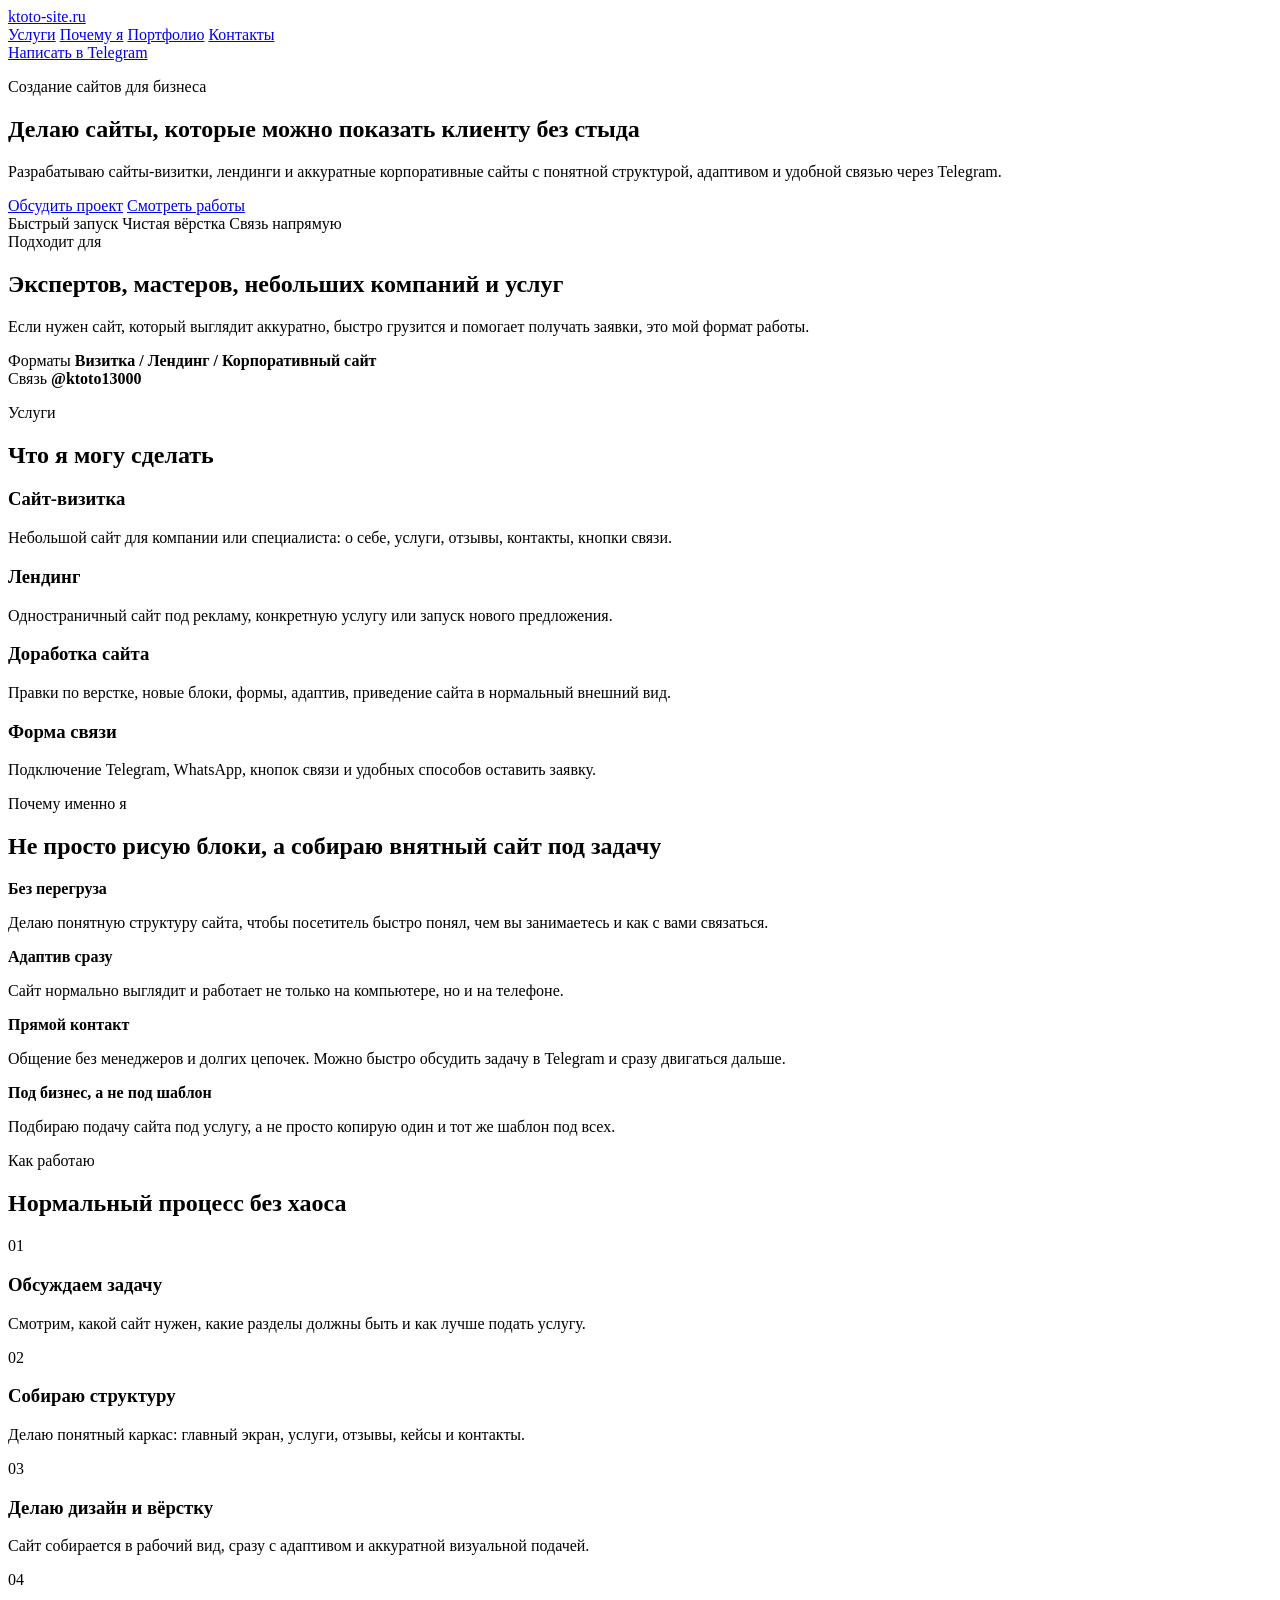
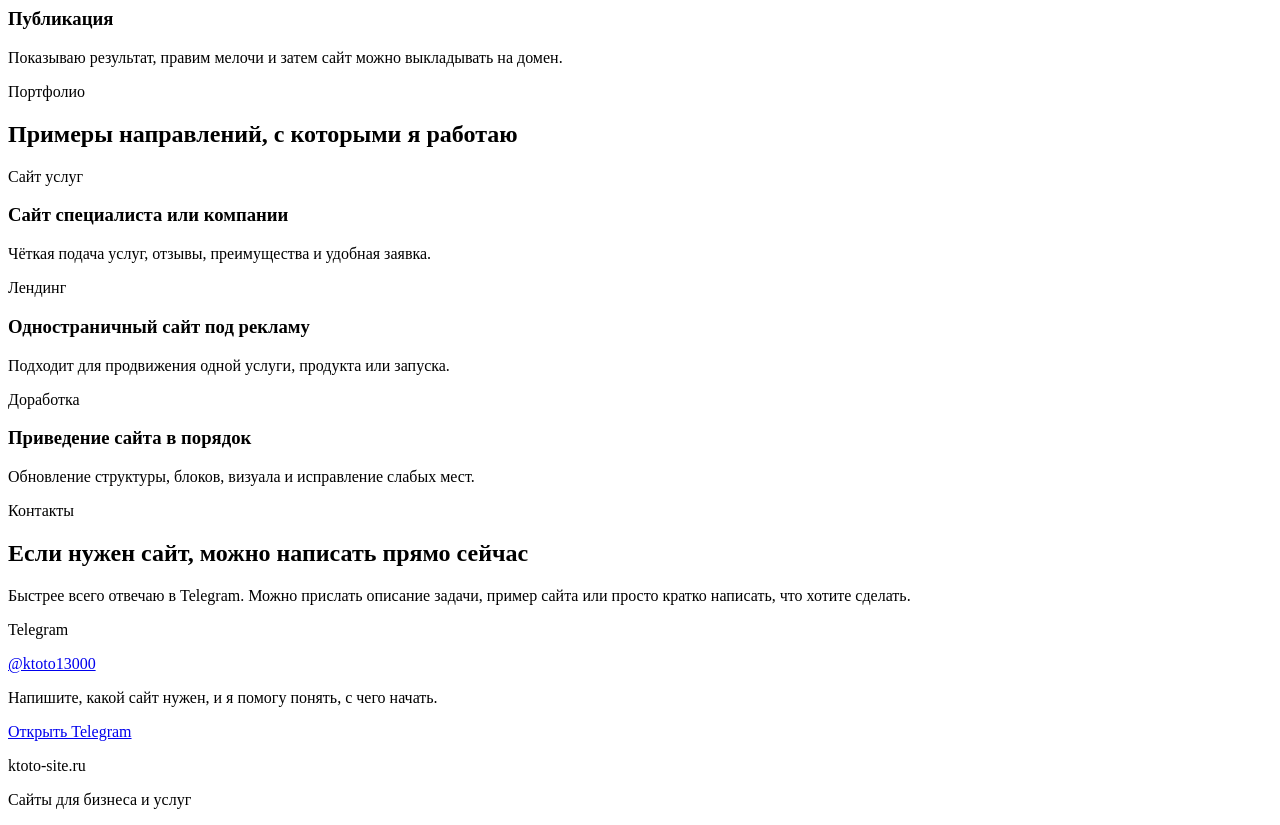
==== index.html @ 020d8458 "index.html" ====
<!DOCTYPE html>
<html lang="ru">
  <head>
    <meta charset="UTF-8" />
    <meta name="viewport" content="width=device-width, initial-scale=1.0" />
    <title>ktoto-site.ru | Создание сайтов для бизнеса</title>
    <meta
      name="description"
      content="Создание сайтов-визиток, лендингов и доработка сайтов для бизнеса. Быстрый запуск, адаптивный дизайн и связь через Telegram."
    />
    <link rel="preconnect" href="https://fonts.googleapis.com" />
    <link rel="preconnect" href="https://fonts.gstatic.com" crossorigin />
    <link
      href="https://fonts.googleapis.com/css2?family=Manrope:wght@400;500;600;700;800&family=DM+Serif+Display:ital@0;1&display=swap"
      rel="stylesheet"
    />
    <link rel="stylesheet" href="styles.css" />
  </head>
  <body>
    <div class="bg-orbs" aria-hidden="true">
      <span class="bg-orb bg-orb--one"></span>
      <span class="bg-orb bg-orb--two"></span>
      <span class="bg-orb bg-orb--three"></span>
    </div>
    <header class="site-header">
      <div class="container topbar">
        <a class="brand" href="#top">ktoto-site.ru</a>
        <nav class="nav">
          <a href="#services">Услуги</a>
          <a href="#benefits">Почему я</a>
          <a href="#portfolio">Портфолио</a>
          <a href="#contacts">Контакты</a>
        </nav>
        <a class="topbar__button" href="https://t.me/ktoto13000" target="_blank" rel="noreferrer">
          Написать в Telegram
        </a>
      </div>
    </header>

    <main id="top">
      <section class="hero">
        <div class="container hero__layout">
          <div class="hero__content">
            <p class="eyebrow">Создание сайтов для бизнеса</p>
            <h1>Делаю сайты, которые можно показать клиенту без стыда</h1>
            <p class="hero__text">
              Разрабатываю сайты-визитки, лендинги и аккуратные корпоративные
              сайты с понятной структурой, адаптивом и удобной связью через
              Telegram.
            </p>
            <div class="hero__actions">
              <a class="button button--solid" href="#contacts">Обсудить проект</a>
              <a class="button button--ghost" href="#portfolio">Смотреть работы</a>
            </div>
            <div class="hero__meta">
              <span>Быстрый запуск</span>
              <span>Чистая вёрстка</span>
              <span>Связь напрямую</span>
            </div>
          </div>

          <div class="hero__panel">
            <article class="hero-card hero-card--accent">
              <span class="hero-card__label">Подходит для</span>
              <h2>Экспертов, мастеров, небольших компаний и услуг</h2>
              <p>
                Если нужен сайт, который выглядит аккуратно, быстро грузится и
                помогает получать заявки, это мой формат работы.
              </p>
            </article>
            <article class="hero-card">
              <span class="hero-card__label">Форматы</span>
              <strong>Визитка / Лендинг / Корпоративный сайт</strong>
            </article>
            <article class="hero-card">
              <span class="hero-card__label">Связь</span>
              <strong>@ktoto13000</strong>
            </article>
          </div>
        </div>
      </section>

      <section class="services" id="services">
        <div class="container">
          <div class="section-head">
            <p class="eyebrow">Услуги</p>
            <h2>Что я могу сделать</h2>
          </div>
          <div class="service-grid">
            <article class="service-card">
              <h3>Сайт-визитка</h3>
              <p>
                Небольшой сайт для компании или специалиста: о себе, услуги,
                отзывы, контакты, кнопки связи.
              </p>
            </article>
            <article class="service-card">
              <h3>Лендинг</h3>
              <p>
                Одностраничный сайт под рекламу, конкретную услугу или запуск
                нового предложения.
              </p>
            </article>
            <article class="service-card">
              <h3>Доработка сайта</h3>
              <p>
                Правки по верстке, новые блоки, формы, адаптив, приведение сайта
                в нормальный внешний вид.
              </p>
            </article>
            <article class="service-card">
              <h3>Форма связи</h3>
              <p>
                Подключение Telegram, WhatsApp, кнопок связи и удобных способов
                оставить заявку.
              </p>
            </article>
          </div>
        </div>
      </section>

      <section class="benefits" id="benefits">
        <div class="container benefits__layout">
          <div class="section-head section-head--left">
            <p class="eyebrow">Почему именно я</p>
            <h2>Не просто рисую блоки, а собираю внятный сайт под задачу</h2>
          </div>
          <div class="benefit-list">
            <article class="benefit-item">
              <strong>Без перегруза</strong>
              <p>
                Делаю понятную структуру сайта, чтобы посетитель быстро понял,
                чем вы занимаетесь и как с вами связаться.
              </p>
            </article>
            <article class="benefit-item">
              <strong>Адаптив сразу</strong>
              <p>
                Сайт нормально выглядит и работает не только на компьютере, но и
                на телефоне.
              </p>
            </article>
            <article class="benefit-item">
              <strong>Прямой контакт</strong>
              <p>
                Общение без менеджеров и долгих цепочек. Можно быстро обсудить
                задачу в Telegram и сразу двигаться дальше.
              </p>
            </article>
            <article class="benefit-item">
              <strong>Под бизнес, а не под шаблон</strong>
              <p>
                Подбираю подачу сайта под услугу, а не просто копирую один и тот
                же шаблон под всех.
              </p>
            </article>
          </div>
        </div>
      </section>

      <section class="process">
        <div class="container">
          <div class="section-head">
            <p class="eyebrow">Как работаю</p>
            <h2>Нормальный процесс без хаоса</h2>
          </div>
          <div class="process-grid">
            <article class="process-step">
              <span>01</span>
              <h3>Обсуждаем задачу</h3>
              <p>Смотрим, какой сайт нужен, какие разделы должны быть и как лучше подать услугу.</p>
            </article>
            <article class="process-step">
              <span>02</span>
              <h3>Собираю структуру</h3>
              <p>Делаю понятный каркас: главный экран, услуги, отзывы, кейсы и контакты.</p>
            </article>
            <article class="process-step">
              <span>03</span>
              <h3>Делаю дизайн и вёрстку</h3>
              <p>Сайт собирается в рабочий вид, сразу с адаптивом и аккуратной визуальной подачей.</p>
            </article>
            <article class="process-step">
              <span>04</span>
              <h3>Публикация</h3>
              <p>Показываю результат, правим мелочи и затем сайт можно выкладывать на домен.</p>
            </article>
          </div>
        </div>
      </section>

      <section class="portfolio" id="portfolio">
        <div class="container">
          <div class="section-head">
            <p class="eyebrow">Портфолио</p>
            <h2>Примеры направлений, с которыми я работаю</h2>
          </div>
          <div class="portfolio-grid">
            <article class="portfolio-card">
              <span>Сайт услуг</span>
              <h3>Сайт специалиста или компании</h3>
              <p>Чёткая подача услуг, отзывы, преимущества и удобная заявка.</p>
            </article>
            <article class="portfolio-card">
              <span>Лендинг</span>
              <h3>Одностраничный сайт под рекламу</h3>
              <p>Подходит для продвижения одной услуги, продукта или запуска.</p>
            </article>
            <article class="portfolio-card">
              <span>Доработка</span>
              <h3>Приведение сайта в порядок</h3>
              <p>Обновление структуры, блоков, визуала и исправление слабых мест.</p>
            </article>
          </div>
        </div>
      </section>

      <section class="contacts" id="contacts">
        <div class="container contacts__layout">
          <div class="section-head section-head--left">
            <p class="eyebrow">Контакты</p>
            <h2>Если нужен сайт, можно написать прямо сейчас</h2>
            <p class="contacts__text">
              Быстрее всего отвечаю в Telegram. Можно прислать описание задачи,
              пример сайта или просто кратко написать, что хотите сделать.
            </p>
          </div>
          <div class="contact-card">
            <p class="contact-card__title">Telegram</p>
            <a href="https://t.me/ktoto13000" target="_blank" rel="noreferrer">@ktoto13000</a>
            <p class="contact-card__note">Напишите, какой сайт нужен, и я помогу понять, с чего начать.</p>
            <a class="button button--solid contact-card__button" href="https://t.me/ktoto13000" target="_blank" rel="noreferrer">
              Открыть Telegram
            </a>
          </div>
        </div>
      </section>
    </main>

    <footer class="site-footer">
      <div class="container footer-row">
        <p>ktoto-site.ru</p>
        <p>Сайты для бизнеса и услуг</p>
      </div>
    </footer>
  </body>
</html>
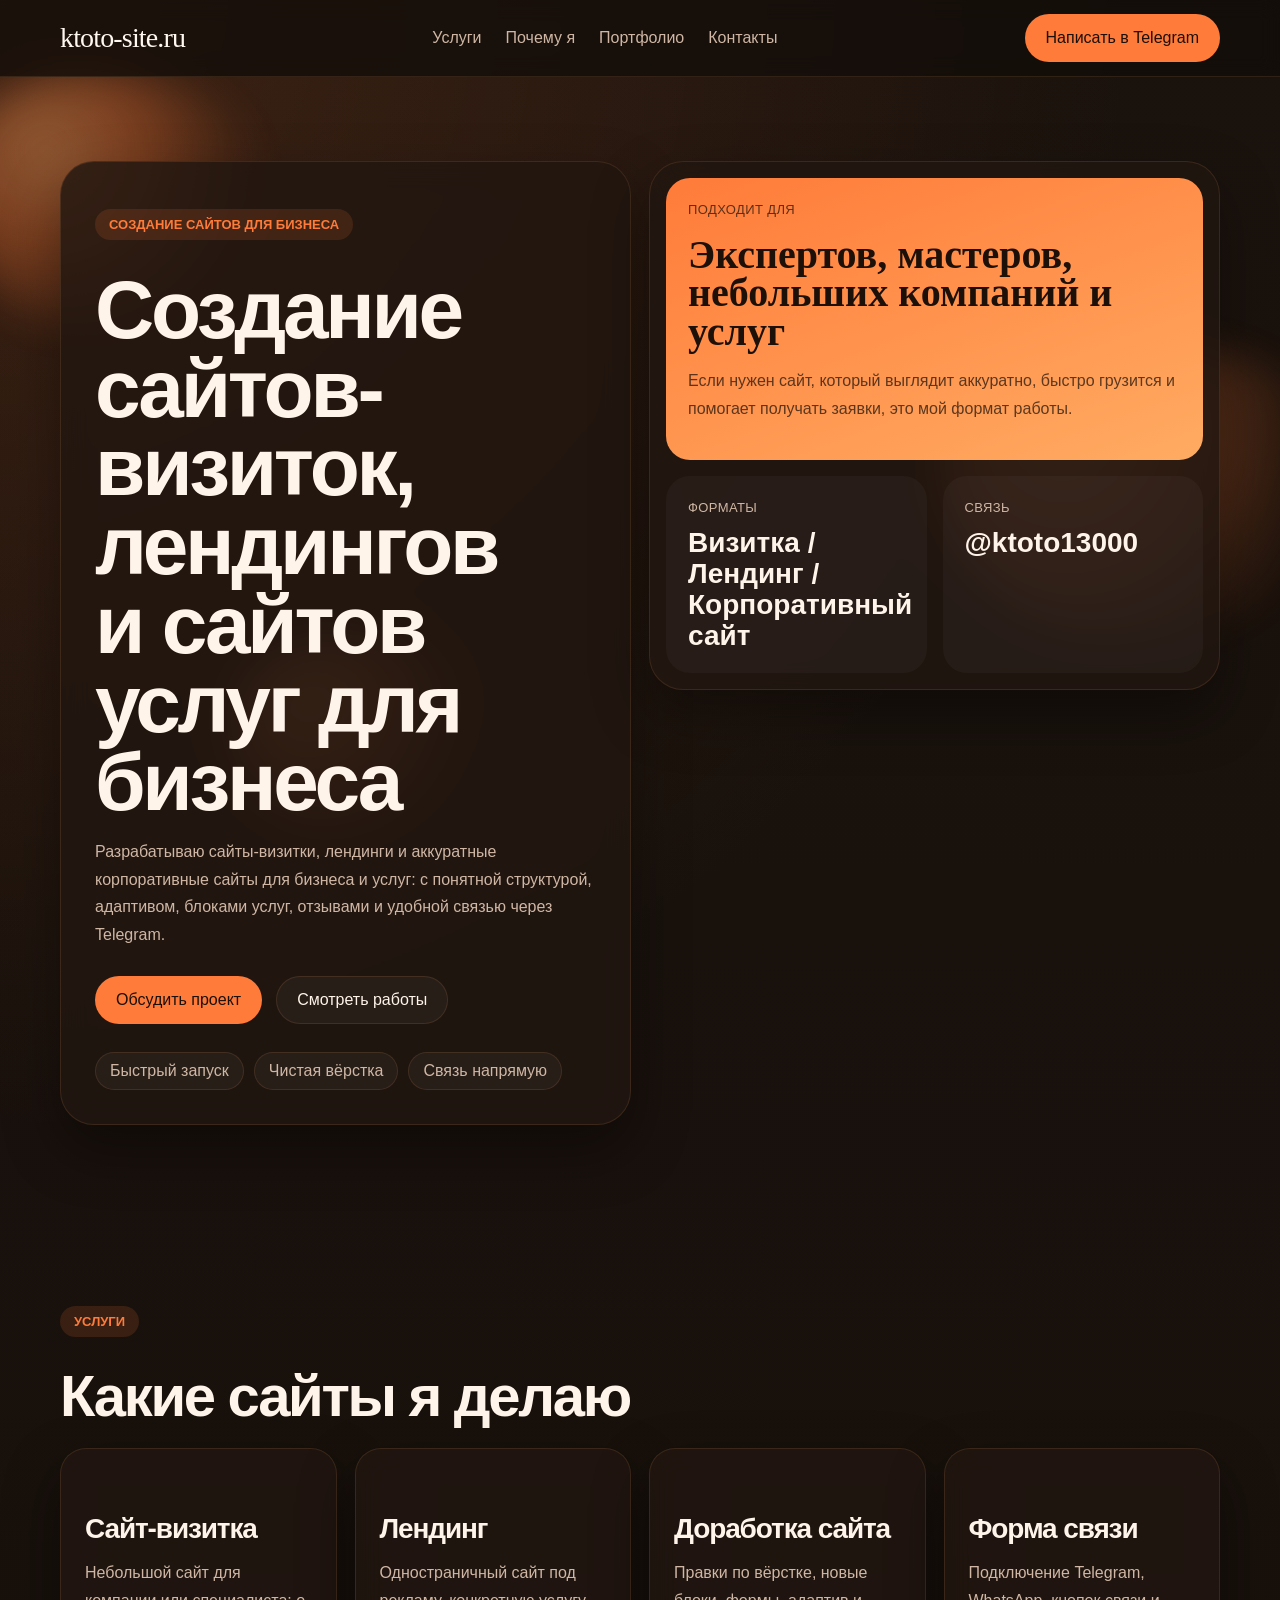
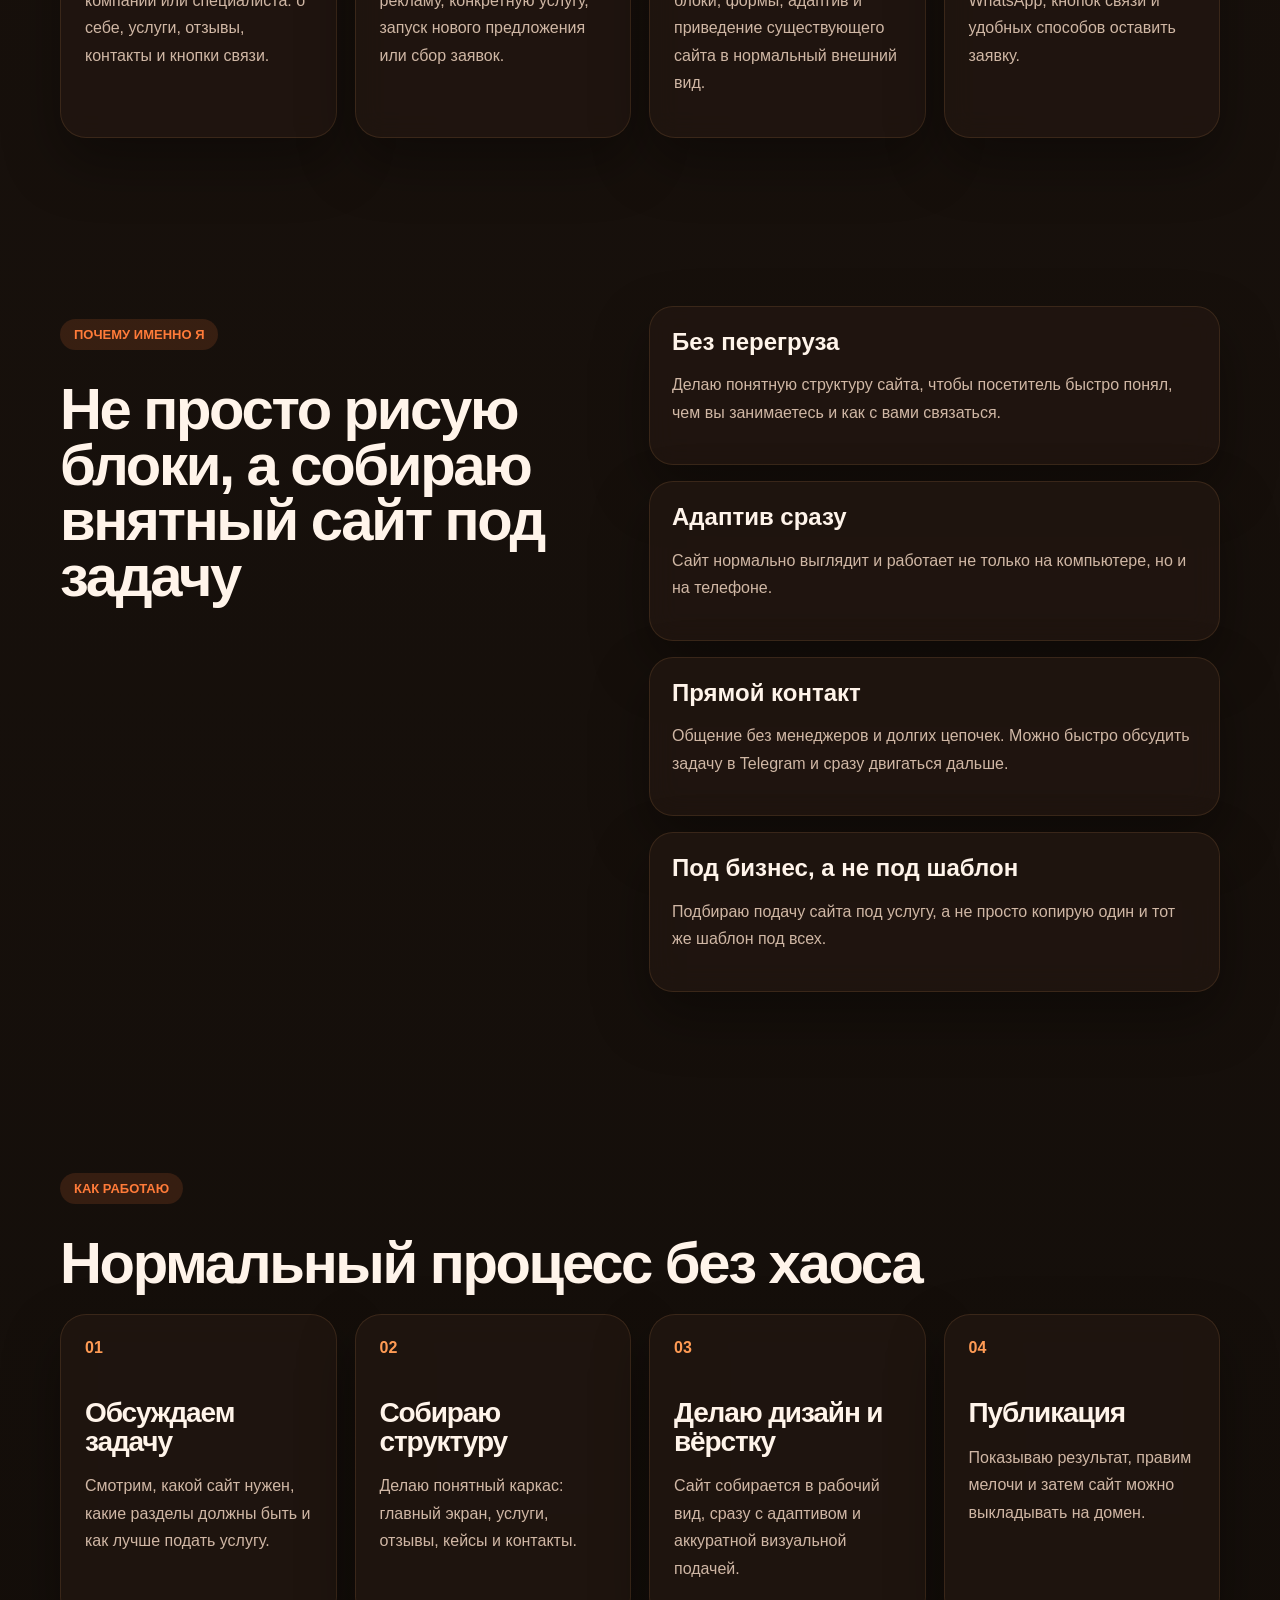
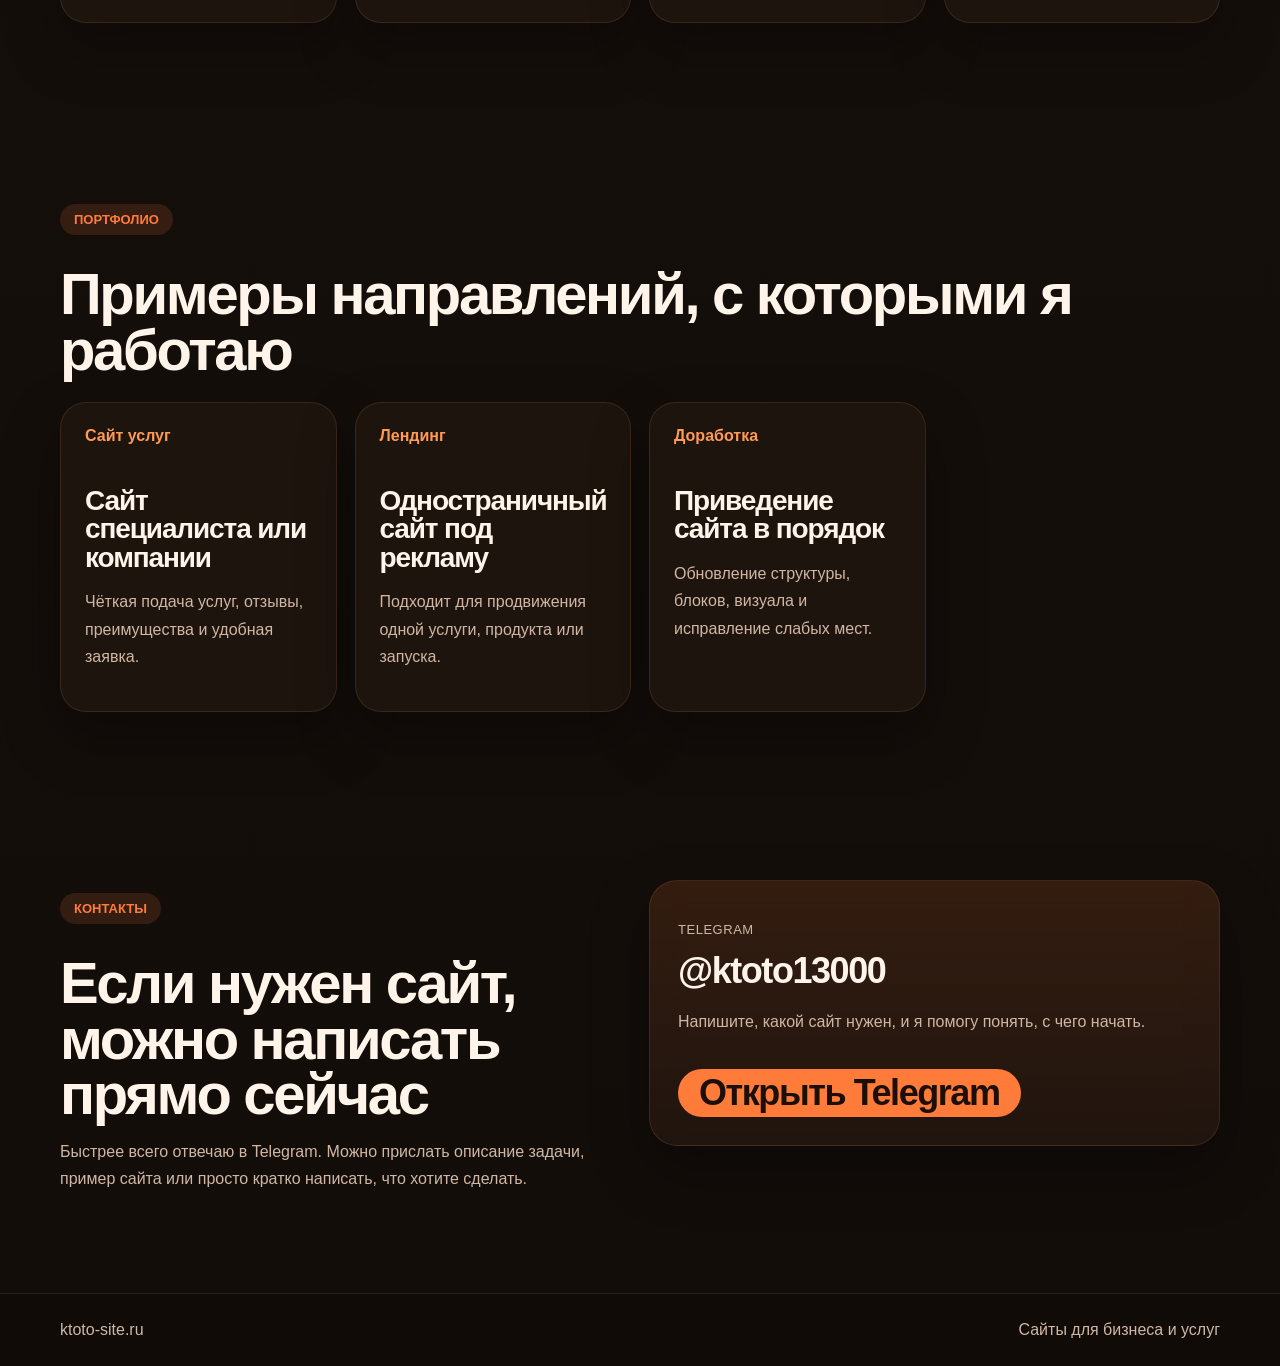
==== commit c8f91a53: "Update index.html" ====
--- a/index.html
+++ b/index.html
@@ -3,10 +3,10 @@
   <head>
     <meta charset="UTF-8" />
     <meta name="viewport" content="width=device-width, initial-scale=1.0" />
-    <title>ktoto-site.ru | Создание сайтов для бизнеса</title>
+    <title>Создание сайтов для бизнеса | Сайты-визитки, лендинги, доработка сайтов</title>
     <meta
       name="description"
-      content="Создание сайтов-визиток, лендингов и доработка сайтов для бизнеса. Быстрый запуск, адаптивный дизайн и связь через Telegram."
+      content="Создание сайтов-визиток, лендингов и доработка сайтов для бизнеса. Адаптивная верстка, сайты услуг, корпоративные сайты и связь через Telegram."
     />
     <link rel="preconnect" href="https://fonts.googleapis.com" />
     <link rel="preconnect" href="https://fonts.gstatic.com" crossorigin />
@@ -42,11 +42,11 @@
         <div class="container hero__layout">
           <div class="hero__content">
             <p class="eyebrow">Создание сайтов для бизнеса</p>
-            <h1>Делаю сайты, которые можно показать клиенту без стыда</h1>
+            <h1>Создание сайтов-визиток, лендингов и сайтов услуг для бизнеса</h1>
             <p class="hero__text">
               Разрабатываю сайты-визитки, лендинги и аккуратные корпоративные
-              сайты с понятной структурой, адаптивом и удобной связью через
-              Telegram.
+              сайты для бизнеса и услуг: с понятной структурой, адаптивом,
+              блоками услуг, отзывами и удобной связью через Telegram.
             </p>
             <div class="hero__actions">
               <a class="button button--solid" href="#contacts">Обсудить проект</a>
@@ -84,28 +84,28 @@
         <div class="container">
           <div class="section-head">
             <p class="eyebrow">Услуги</p>
-            <h2>Что я могу сделать</h2>
+            <h2>Какие сайты я делаю</h2>
           </div>
           <div class="service-grid">
             <article class="service-card">
               <h3>Сайт-визитка</h3>
               <p>
                 Небольшой сайт для компании или специалиста: о себе, услуги,
-                отзывы, контакты, кнопки связи.
+                отзывы, контакты и кнопки связи.
               </p>
             </article>
             <article class="service-card">
               <h3>Лендинг</h3>
               <p>
-                Одностраничный сайт под рекламу, конкретную услугу или запуск
-                нового предложения.
+                Одностраничный сайт под рекламу, конкретную услугу, запуск
+                нового предложения или сбор заявок.
               </p>
             </article>
             <article class="service-card">
               <h3>Доработка сайта</h3>
               <p>
-                Правки по верстке, новые блоки, формы, адаптив, приведение сайта
-                в нормальный внешний вид.
+                Правки по вёрстке, новые блоки, формы, адаптив и приведение
+                существующего сайта в нормальный внешний вид.
               </p>
             </article>
             <article class="service-card">
--- a/styles.css
+++ b/styles.css
@@ -0,0 +1,459 @@
+:root {
+  --bg: #120d09;
+  --surface: rgba(34, 22, 16, 0.82);
+  --surface-soft: rgba(57, 34, 24, 0.9);
+  --text: #fff4ea;
+  --muted: #d0b7a5;
+  --line: rgba(255, 173, 109, 0.12);
+  --accent: #ff7b39;
+  --accent-soft: rgba(255, 123, 57, 0.14);
+  --warm: #ff9b54;
+  --shadow: 0 24px 56px rgba(0, 0, 0, 0.34);
+}
+
+* {
+  box-sizing: border-box;
+}
+
+html {
+  scroll-behavior: smooth;
+}
+
+body {
+  margin: 0;
+  font-family: "Manrope", sans-serif;
+  color: var(--text);
+  background:
+    radial-gradient(circle at top left, rgba(255, 123, 57, 0.16), transparent 24%),
+    linear-gradient(180deg, #1a120d 0%, var(--bg) 100%);
+  overflow-x: hidden;
+}
+
+.bg-orbs {
+  position: fixed;
+  inset: 0;
+  pointer-events: none;
+  overflow: hidden;
+  z-index: 0;
+}
+
+.bg-orb {
+  position: absolute;
+  filter: blur(20px);
+  opacity: 0.46;
+  background:
+    radial-gradient(circle at 30% 30%, rgba(255, 163, 95, 0.95) 0%, rgba(255, 123, 57, 0.72) 32%, rgba(255, 123, 57, 0.18) 62%, transparent 78%);
+  border-radius: 43% 57% 55% 45% / 41% 39% 61% 59%;
+  animation: blobFlow 18s linear infinite;
+  will-change: transform;
+}
+
+.bg-orb--one {
+  top: 8%;
+  left: -4%;
+  width: 320px;
+  height: 260px;
+  animation-delay: 0s;
+}
+
+.bg-orb--two {
+  top: 38%;
+  right: -6%;
+  width: 420px;
+  height: 300px;
+  animation-duration: 22s;
+  animation-delay: -4s;
+}
+
+.bg-orb--three {
+  bottom: 6%;
+  left: 18%;
+  width: 260px;
+  height: 210px;
+  animation-duration: 26s;
+  animation-delay: -2s;
+}
+
+a {
+  color: inherit;
+  text-decoration: none;
+}
+
+.container {
+  width: min(1160px, calc(100% - 32px));
+  margin: 0 auto;
+}
+
+.site-header {
+  position: sticky;
+  top: 0;
+  z-index: 20;
+  backdrop-filter: blur(10px);
+  background: rgba(18, 13, 9, 0.78);
+  border-bottom: 1px solid var(--line);
+}
+
+.topbar {
+  min-height: 76px;
+  display: flex;
+  align-items: center;
+  justify-content: space-between;
+  gap: 18px;
+}
+
+.brand {
+  font-family: "DM Serif Display", serif;
+  font-size: 28px;
+  letter-spacing: -0.03em;
+  color: #fff8f1;
+}
+
+.nav {
+  display: flex;
+  gap: 24px;
+  color: var(--muted);
+}
+
+.topbar__button,
+.button {
+  display: inline-flex;
+  align-items: center;
+  justify-content: center;
+  min-height: 48px;
+  padding: 0 20px;
+  border-radius: 999px;
+  border: 1px solid transparent;
+  transition: transform 0.2s ease, opacity 0.2s ease, border-color 0.2s ease;
+}
+
+.topbar__button:hover,
+.button:hover {
+  transform: translateY(-1px);
+}
+
+.topbar__button,
+.button--solid {
+  background: var(--accent);
+  color: #1c0f09;
+}
+
+.button--ghost {
+  background: rgba(255, 255, 255, 0.04);
+  color: var(--text);
+  border-color: var(--line);
+}
+
+.hero,
+.services,
+.benefits,
+.process,
+.portfolio,
+.contacts {
+  padding: 84px 0;
+}
+
+.hero__layout,
+.benefits__layout,
+.contacts__layout {
+  display: grid;
+  grid-template-columns: 1fr 1fr;
+  gap: 18px;
+  align-items: start;
+}
+
+.hero__content,
+.hero__panel,
+.service-card,
+.benefit-item,
+.process-step,
+.portfolio-card,
+.contact-card {
+  background: var(--surface);
+  border: 1px solid var(--line);
+  box-shadow: var(--shadow);
+  backdrop-filter: blur(14px);
+}
+
+.hero__content {
+  padding: 34px;
+  border-radius: 34px;
+}
+
+.eyebrow {
+  display: inline-flex;
+  padding: 8px 14px;
+  border-radius: 999px;
+  background: var(--accent-soft);
+  color: var(--accent);
+  font-size: 13px;
+  font-weight: 700;
+  text-transform: uppercase;
+}
+
+.hero__content h1,
+.section-head h2 {
+  margin: 18px 0 14px;
+  line-height: 0.96;
+  letter-spacing: -0.04em;
+}
+
+.hero__content h1 {
+  max-width: 10ch;
+  font-size: clamp(46px, 7vw, 82px);
+}
+
+.hero__text,
+.hero-card p,
+.service-card p,
+.benefit-item p,
+.process-step p,
+.portfolio-card p,
+.contacts__text,
+.contact-card__note {
+  color: var(--muted);
+  line-height: 1.72;
+}
+
+.hero__actions {
+  display: flex;
+  flex-wrap: wrap;
+  gap: 14px;
+  margin-top: 28px;
+}
+
+.hero__meta {
+  display: flex;
+  flex-wrap: wrap;
+  gap: 10px;
+  margin-top: 28px;
+}
+
+.hero__meta span {
+  display: inline-flex;
+  padding: 9px 14px;
+  border-radius: 999px;
+  background: rgba(255, 255, 255, 0.04);
+  border: 1px solid var(--line);
+  color: var(--muted);
+}
+
+.hero__panel {
+  display: grid;
+  grid-template-columns: repeat(2, minmax(0, 1fr));
+  gap: 16px;
+  padding: 16px;
+  border-radius: 34px;
+}
+
+.hero-card {
+  padding: 22px;
+  border-radius: 24px;
+  background: rgba(255, 255, 255, 0.03);
+}
+
+.hero-card--accent {
+  grid-column: span 2;
+  min-height: 250px;
+  background: linear-gradient(160deg, #ff7b39 0%, #ffab62 100%);
+  color: #1d1009;
+}
+
+.hero-card--accent .hero-card__label,
+.hero-card--accent p {
+  color: rgba(29, 16, 9, 0.72);
+}
+
+.hero-card--accent h2 {
+  margin: 18px 0 12px;
+  font-family: "DM Serif Display", serif;
+  font-size: 40px;
+  line-height: 0.96;
+}
+
+.hero-card__label {
+  color: var(--muted);
+  font-size: 13px;
+  text-transform: uppercase;
+  letter-spacing: 0.03em;
+}
+
+.hero-card strong {
+  display: block;
+  margin-top: 12px;
+  font-size: 28px;
+  line-height: 1.1;
+}
+
+.section-head {
+  margin-bottom: 24px;
+}
+
+.section-head--left {
+  margin-bottom: 0;
+}
+
+.section-head h2 {
+  font-size: clamp(34px, 5vw, 58px);
+}
+
+.service-grid,
+.process-grid,
+.portfolio-grid {
+  display: grid;
+  grid-template-columns: repeat(4, minmax(0, 1fr));
+  gap: 18px;
+}
+
+.service-card,
+.process-step,
+.portfolio-card {
+  min-height: 220px;
+  padding: 24px;
+  border-radius: 26px;
+}
+
+.service-card h3,
+.process-step h3,
+.portfolio-card h3 {
+  margin: 42px 0 10px;
+  font-size: 28px;
+  line-height: 1.02;
+  letter-spacing: -0.04em;
+}
+
+.benefit-list {
+  display: grid;
+  gap: 16px;
+}
+
+.benefit-item {
+  padding: 22px;
+  border-radius: 24px;
+}
+
+.benefit-item strong {
+  display: block;
+  margin-bottom: 10px;
+  font-size: 24px;
+  line-height: 1.1;
+}
+
+.process-step span,
+.portfolio-card span {
+  color: var(--warm);
+  font-weight: 800;
+}
+
+.contact-card {
+  padding: 28px;
+  border-radius: 28px;
+  background: linear-gradient(180deg, rgba(255, 123, 57, 0.14) 0%, rgba(34, 22, 16, 0.88) 100%);
+}
+
+.contact-card__title {
+  color: var(--muted);
+  text-transform: uppercase;
+  font-size: 13px;
+  letter-spacing: 0.04em;
+}
+
+.contact-card a {
+  font-size: 36px;
+  font-weight: 800;
+  letter-spacing: -0.04em;
+}
+
+.contact-card__button {
+  margin-top: 18px;
+}
+
+.site-footer {
+  border-top: 1px solid var(--line);
+  background: rgba(16, 11, 8, 0.72);
+}
+
+.footer-row {
+  min-height: 72px;
+  display: flex;
+  align-items: center;
+  justify-content: space-between;
+  gap: 12px;
+  color: var(--muted);
+}
+
+@keyframes blobFlow {
+  0% {
+    transform: translate3d(0, 0, 0) scale(1) rotate(0deg);
+  }
+  25% {
+    transform: translate3d(22px, -10px, 0) scale(1.03) rotate(2deg);
+  }
+  50% {
+    transform: translate3d(44px, 8px, 0) scale(1.06) rotate(4deg);
+  }
+  75% {
+    transform: translate3d(66px, -6px, 0) scale(1.04) rotate(2deg);
+  }
+  100% {
+    transform: translate3d(88px, 12px, 0) scale(1) rotate(0deg);
+  }
+}
+
+@media (max-width: 980px) {
+  .hero__layout,
+  .benefits__layout,
+  .contacts__layout,
+  .service-grid,
+  .process-grid,
+  .portfolio-grid {
+    grid-template-columns: repeat(2, minmax(0, 1fr));
+  }
+
+  .nav {
+    display: none;
+  }
+}
+
+@media (max-width: 720px) {
+  .hero,
+  .services,
+  .benefits,
+  .process,
+  .portfolio,
+  .contacts {
+    padding: 62px 0;
+  }
+
+  .hero__layout,
+  .benefits__layout,
+  .contacts__layout,
+  .service-grid,
+  .process-grid,
+  .portfolio-grid,
+  .hero__panel {
+    grid-template-columns: 1fr;
+  }
+
+  .hero-card--accent {
+    grid-column: auto;
+  }
+
+  .hero__content h1 {
+    max-width: none;
+  }
+
+  .footer-row {
+    flex-direction: column;
+    align-items: flex-start;
+    justify-content: center;
+    padding: 18px 0;
+  }
+
+  .topbar {
+    min-height: 68px;
+  }
+
+  .topbar__button {
+    display: none;
+  }
+}
